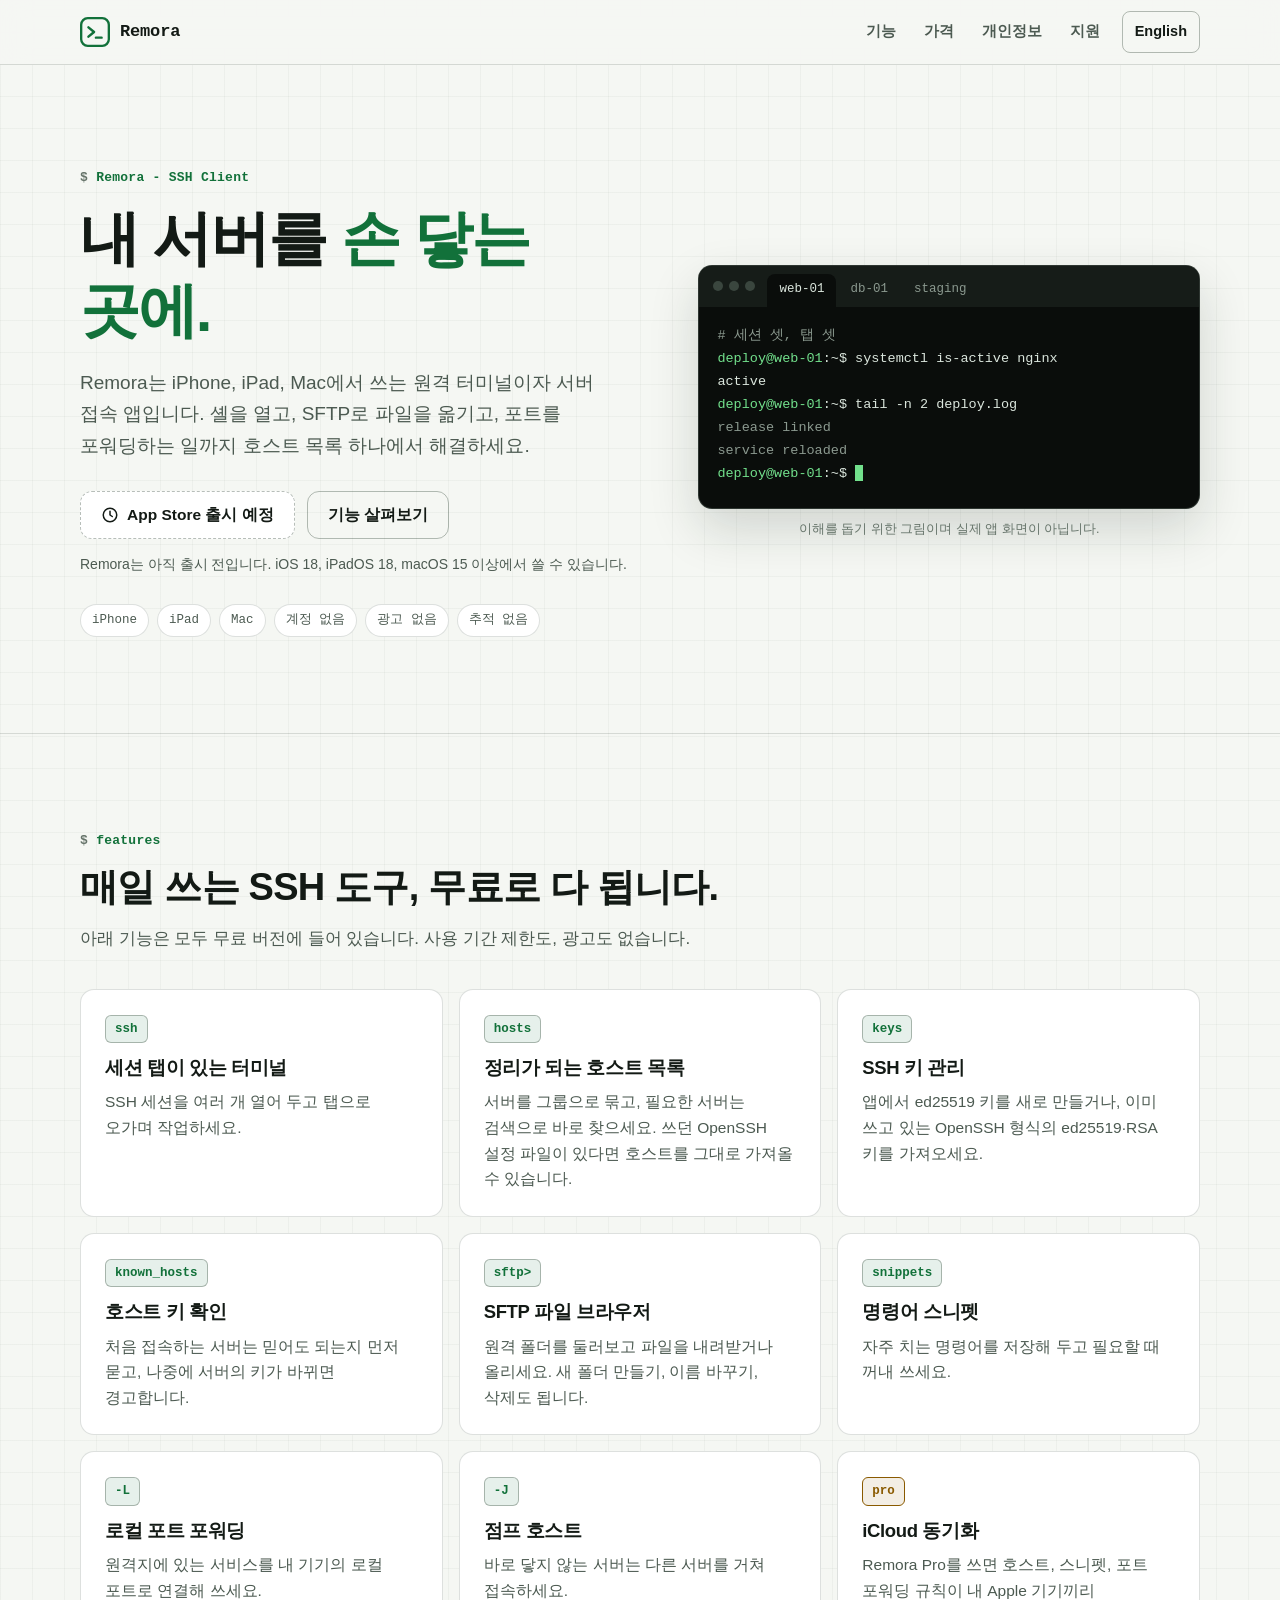
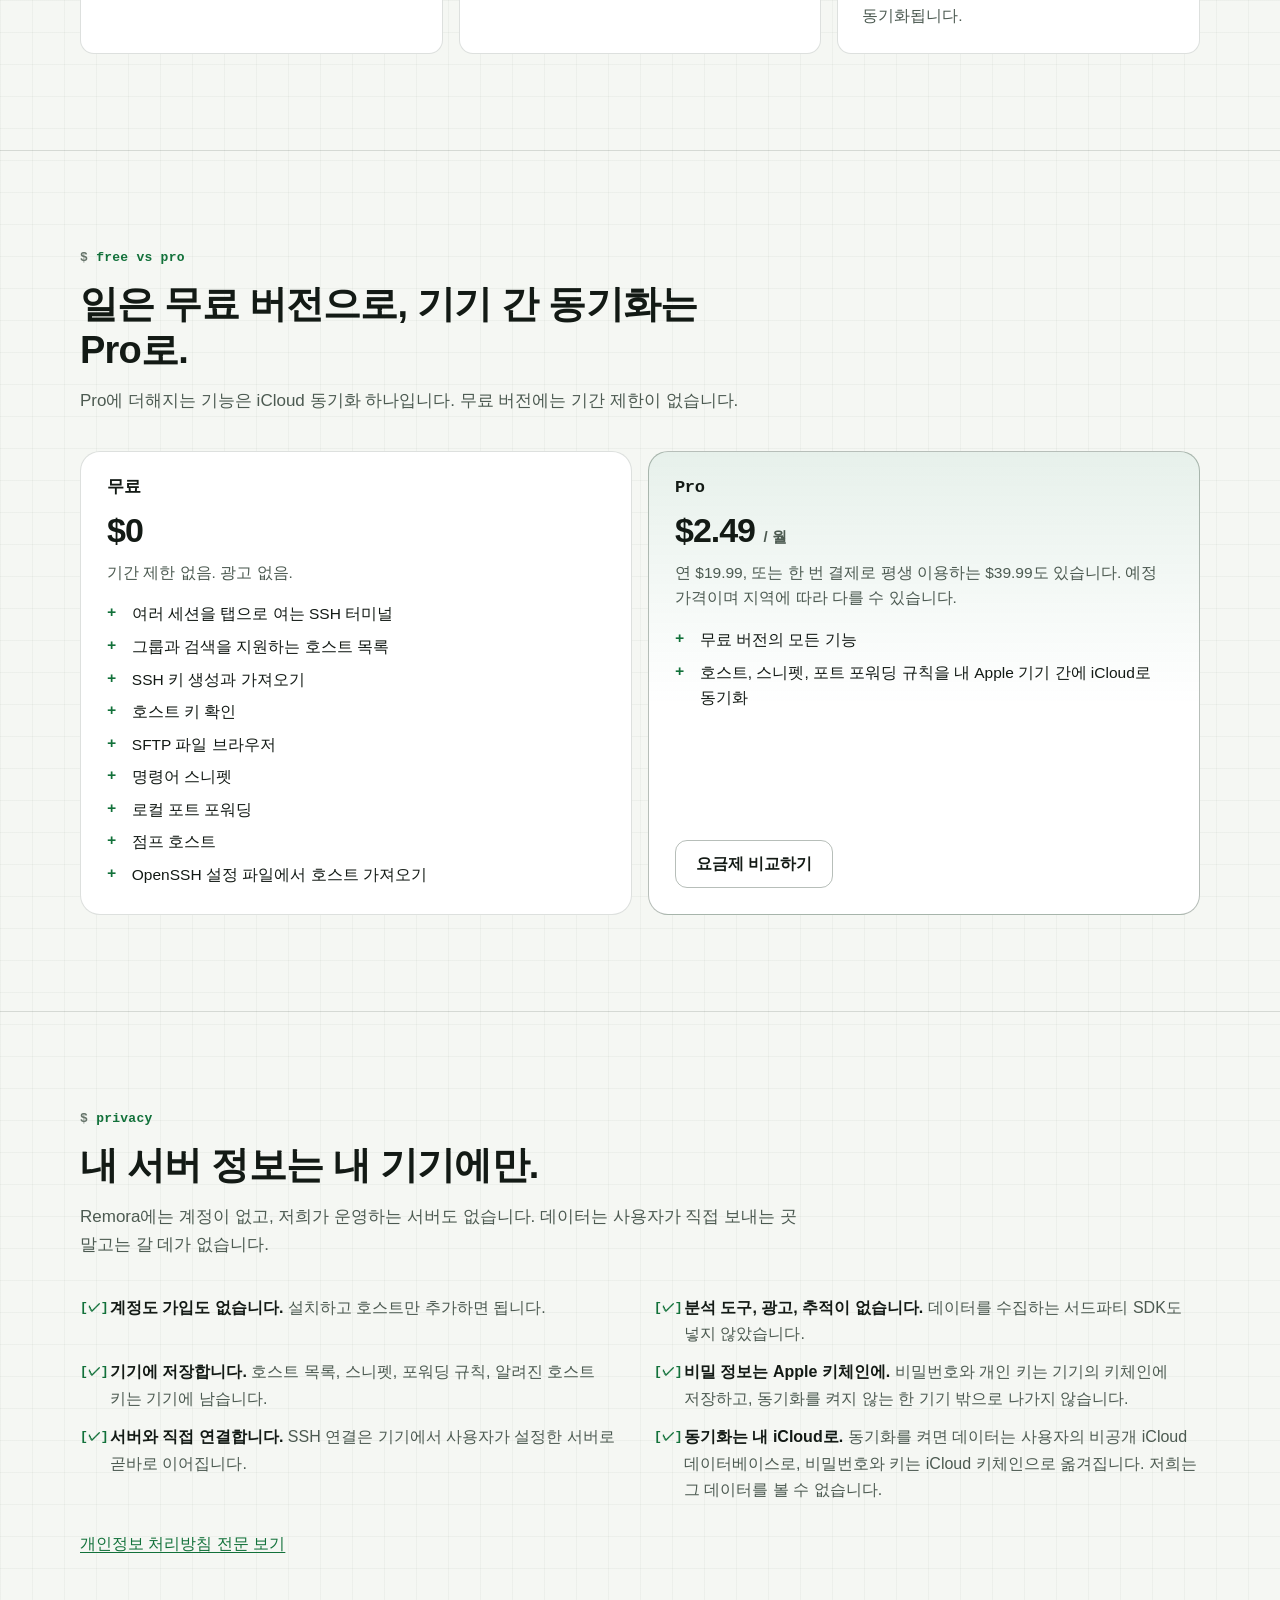
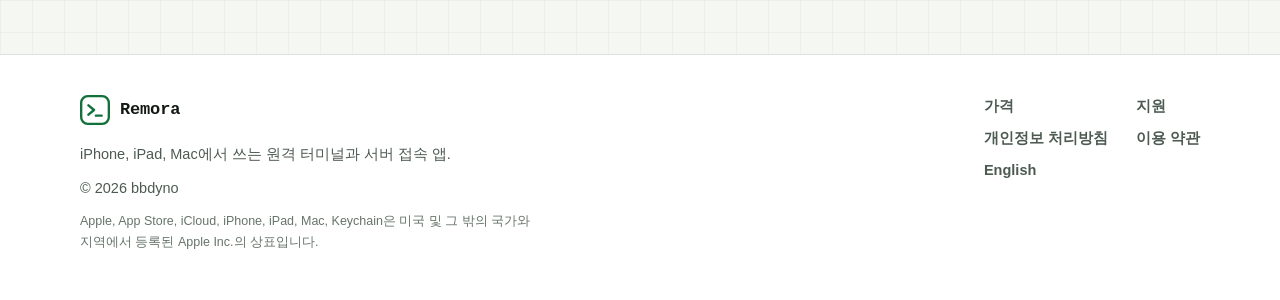
==== ko/index.html @ ac2388bf "Add Remora marketing and legal site Static landing, pricing, privacy, terms and support pages in Eng" ====
<!DOCTYPE html>
<!--
  TODO: replace the placeholder App Store link (href="#", class "store-button") once the app is released
-->
<html lang="ko">
<head>
  <meta charset="utf-8">
  <meta name="viewport" content="width=device-width, initial-scale=1">
  <title>Remora - iPhone, iPad, Mac용 SSH 클라이언트</title>
  <meta name="description" content="Remora는 iPhone, iPad, Mac용 SSH 클라이언트입니다. 터미널 탭, SFTP, 키 관리, 포트 포워딩, 점프 호스트를 지원하며 계정도 추적도 없습니다. 출시 예정.">
  <meta name="theme-color" content="#0b0e0c" media="(prefers-color-scheme: dark)">
  <meta name="theme-color" content="#f5f7f3" media="(prefers-color-scheme: light)">
  <meta name="color-scheme" content="dark light">
  <meta property="og:type" content="website">
  <meta property="og:title" content="Remora - iPhone, iPad, Mac용 SSH 클라이언트">
  <meta property="og:description" content="Remora는 iPhone, iPad, Mac용 SSH 클라이언트입니다. 터미널 탭, SFTP, 키 관리, 포트 포워딩, 점프 호스트를 지원하며 계정도 추적도 없습니다. 출시 예정.">
  <link rel="alternate" hreflang="en" href="../">
  <link rel="icon" type="image/svg+xml" href="../assets/favicon.svg">
  <link rel="stylesheet" href="../assets/site.css">
</head>
<body>
  <a class="skip-link" href="#main">본문으로 건너뛰기</a>

  <header class="site-header">
    <div class="site-header-inner">
      <a class="brand" href="./" aria-label="Remora 홈">
        <svg class="brand-mark" width="30" height="30" viewBox="0 0 32 32" aria-hidden="true" focusable="false"><rect x="1.25" y="1.25" width="29.5" height="29.5" rx="7" fill="none" stroke="currentColor" stroke-width="2.5"/><path d="M9 11l6 5-6 5" fill="none" stroke="currentColor" stroke-width="2.6" stroke-linecap="round" stroke-linejoin="round"/><path d="M17 22h6" stroke="currentColor" stroke-width="2.6" stroke-linecap="round"/></svg>
        <span>Remora</span>
      </a>

      <nav class="nav" aria-label="주요 메뉴">
        <a href="#features">기능</a>
        <a href="pricing/">가격</a>
        <a href="privacy/">개인정보</a>
        <a href="support/">지원</a>
        <a class="language-link" href="../" lang="en" hreflang="en">English</a>
      </nav>

      <details class="mobile-nav">
        <summary aria-label="메뉴 열기"></summary>
        <nav class="mobile-nav-panel" aria-label="모바일 메뉴">
          <a href="./" aria-current="page">홈</a>
          <a href="#features">기능</a>
          <a href="pricing/">가격</a>
          <a href="privacy/">개인정보</a>
          <a href="support/">지원</a>
          <a href="terms/">이용 약관</a>
          <a href="../" lang="en" hreflang="en">English</a>
        </nav>
      </details>
    </div>
  </header>

  <main id="main">
    <section class="hero">
      <div class="container hero-grid">
        <div>
          <p class="eyebrow">Remora - SSH Client</p>
          <h1>내 서버를 <span class="accent">손 닿는 곳에.</span></h1>
          <p class="lede">Remora는 iPhone, iPad, Mac에서 쓰는 원격 터미널이자 서버 접속 앱입니다. 셸을 열고, SFTP로 파일을 옮기고, 포트를 포워딩하는 일까지 호스트 목록 하나에서 해결하세요.</p>
          <div class="actions">
            <a class="button store-button" href="#" aria-disabled="true" tabindex="-1"><svg width="18" height="18" viewBox="0 0 24 24" aria-hidden="true" focusable="false"><circle cx="12" cy="12" r="9" fill="none" stroke="currentColor" stroke-width="2"/><path d="M12 7v5l3 2" fill="none" stroke="currentColor" stroke-width="2" stroke-linecap="round" stroke-linejoin="round"/></svg>App Store 출시 예정</a>
            <a class="button ghost" href="#features">기능 살펴보기</a>
          </div>
          <p class="note">Remora는 아직 출시 전입니다. iOS 18, iPadOS 18, macOS 15 이상에서 쓸 수 있습니다.</p>
          <ul class="chips" aria-label="제품 특징">
            <li>iPhone</li>
            <li>iPad</li>
            <li>Mac</li>
            <li>계정 없음</li>
            <li>광고 없음</li>
            <li>추적 없음</li>
          </ul>
        </div>
        <figure class="terminal">
          <div class="terminal-window" aria-hidden="true">
            <div class="terminal-bar">
              <span class="terminal-dots"><i></i><i></i><i></i></span>
              <span class="terminal-tab is-active">web-01</span>
              <span class="terminal-tab">db-01</span>
              <span class="terminal-tab">staging</span>
            </div>
<pre class="terminal-body"><span class="d"># 세션 셋, 탭 셋</span>
<span class="p">deploy@web-01</span>:~$ systemctl is-active nginx
active
<span class="p">deploy@web-01</span>:~$ tail -n 2 deploy.log
<span class="d">release linked</span>
<span class="d">service reloaded</span>
<span class="p">deploy@web-01</span>:~$ <span class="cursor"></span></pre>
          </div>
          <figcaption>이해를 돕기 위한 그림이며 실제 앱 화면이 아닙니다.</figcaption>
        </figure>
      </div>
    </section>

    <section class="section" id="features" aria-labelledby="features-title">
      <div class="container">
        <div class="section-head">
          <p class="eyebrow">features</p>
          <h2 id="features-title">매일 쓰는 SSH 도구, 무료로 다 됩니다.</h2>
          <p>아래 기능은 모두 무료 버전에 들어 있습니다. 사용 기간 제한도, 광고도 없습니다.</p>
        </div>
        <ul class="grid">
          <li class="card">
            <span class="tag">ssh</span>
            <h3>세션 탭이 있는 터미널</h3>
            <p>SSH 세션을 여러 개 열어 두고 탭으로 오가며 작업하세요.</p>
          </li>
          <li class="card">
            <span class="tag">hosts</span>
            <h3>정리가 되는 호스트 목록</h3>
            <p>서버를 그룹으로 묶고, 필요한 서버는 검색으로 바로 찾으세요. 쓰던 OpenSSH 설정 파일이 있다면 호스트를 그대로 가져올 수 있습니다.</p>
          </li>
          <li class="card">
            <span class="tag">keys</span>
            <h3>SSH 키 관리</h3>
            <p>앱에서 ed25519 키를 새로 만들거나, 이미 쓰고 있는 OpenSSH 형식의 ed25519·RSA 키를 가져오세요.</p>
          </li>
          <li class="card">
            <span class="tag">known_hosts</span>
            <h3>호스트 키 확인</h3>
            <p>처음 접속하는 서버는 믿어도 되는지 먼저 묻고, 나중에 서버의 키가 바뀌면 경고합니다.</p>
          </li>
          <li class="card">
            <span class="tag">sftp&gt;</span>
            <h3>SFTP 파일 브라우저</h3>
            <p>원격 폴더를 둘러보고 파일을 내려받거나 올리세요. 새 폴더 만들기, 이름 바꾸기, 삭제도 됩니다.</p>
          </li>
          <li class="card">
            <span class="tag">snippets</span>
            <h3>명령어 스니펫</h3>
            <p>자주 치는 명령어를 저장해 두고 필요할 때 꺼내 쓰세요.</p>
          </li>
          <li class="card">
            <span class="tag">-L</span>
            <h3>로컬 포트 포워딩</h3>
            <p>원격지에 있는 서비스를 내 기기의 로컬 포트로 연결해 쓰세요.</p>
          </li>
          <li class="card">
            <span class="tag">-J</span>
            <h3>점프 호스트</h3>
            <p>바로 닿지 않는 서버는 다른 서버를 거쳐 접속하세요.</p>
          </li>
          <li class="card">
            <span class="tag pro">pro</span>
            <h3>iCloud 동기화</h3>
            <p>Remora Pro를 쓰면 호스트, 스니펫, 포트 포워딩 규칙이 내 Apple 기기끼리 동기화됩니다.</p>
          </li>
        </ul>
      </div>
    </section>

    <section class="section" id="plans" aria-labelledby="plans-title">
      <div class="container">
        <div class="section-head">
          <p class="eyebrow">free vs pro</p>
          <h2 id="plans-title">일은 무료 버전으로, 기기 간 동기화는 Pro로.</h2>
          <p>Pro에 더해지는 기능은 iCloud 동기화 하나입니다. 무료 버전에는 기간 제한이 없습니다.</p>
        </div>
        <div class="plans">
          <article class="plan">
            <h3>무료</h3>
            <p class="price">$0</p>
            <p>기간 제한 없음. 광고 없음.</p>
            <ul>
              <li>여러 세션을 탭으로 여는 SSH 터미널</li>
              <li>그룹과 검색을 지원하는 호스트 목록</li>
              <li>SSH 키 생성과 가져오기</li>
              <li>호스트 키 확인</li>
              <li>SFTP 파일 브라우저</li>
              <li>명령어 스니펫</li>
              <li>로컬 포트 포워딩</li>
              <li>점프 호스트</li>
              <li>OpenSSH 설정 파일에서 호스트 가져오기</li>
            </ul>
          </article>
          <article class="plan is-pro">
            <h3>Pro</h3>
            <p class="price">$2.49 <small>/ 월</small></p>
            <p>연 $19.99, 또는 한 번 결제로 평생 이용하는 $39.99도 있습니다. 예정 가격이며 지역에 따라 다를 수 있습니다.</p>
            <ul>
              <li>무료 버전의 모든 기능</li>
              <li>호스트, 스니펫, 포트 포워딩 규칙을 내 Apple 기기 간에 iCloud로 동기화</li>
            </ul>
            <div class="actions">
              <a class="button ghost" href="pricing/">요금제 비교하기</a>
            </div>
          </article>
        </div>
      </div>
    </section>

    <section class="section" id="privacy" aria-labelledby="privacy-title">
      <div class="container">
        <div class="section-head">
          <p class="eyebrow">privacy</p>
          <h2 id="privacy-title">내 서버 정보는 내 기기에만.</h2>
          <p>Remora에는 계정이 없고, 저희가 운영하는 서버도 없습니다. 데이터는 사용자가 직접 보내는 곳 말고는 갈 데가 없습니다.</p>
        </div>
        <ul class="fact-list">
          <li><strong>계정도 가입도 없습니다.</strong> 설치하고 호스트만 추가하면 됩니다.</li>
          <li><strong>분석 도구, 광고, 추적이 없습니다.</strong> 데이터를 수집하는 서드파티 SDK도 넣지 않았습니다.</li>
          <li><strong>기기에 저장합니다.</strong> 호스트 목록, 스니펫, 포워딩 규칙, 알려진 호스트 키는 기기에 남습니다.</li>
          <li><strong>비밀 정보는 Apple 키체인에.</strong> 비밀번호와 개인 키는 기기의 키체인에 저장하고, 동기화를 켜지 않는 한 기기 밖으로 나가지 않습니다.</li>
          <li><strong>서버와 직접 연결합니다.</strong> SSH 연결은 기기에서 사용자가 설정한 서버로 곧바로 이어집니다.</li>
          <li><strong>동기화는 내 iCloud로.</strong> 동기화를 켜면 데이터는 사용자의 비공개 iCloud 데이터베이스로, 비밀번호와 키는 iCloud 키체인으로 옮겨집니다. 저희는 그 데이터를 볼 수 없습니다.</li>
        </ul>
        <p class="more-link"><a href="privacy/">개인정보 처리방침 전문 보기</a></p>
      </div>
    </section>
  </main>

  <footer class="site-footer">
    <div class="site-footer-inner">
      <div class="footer-brand">
        <a class="brand" href="./">
          <svg class="brand-mark" width="30" height="30" viewBox="0 0 32 32" aria-hidden="true" focusable="false"><rect x="1.25" y="1.25" width="29.5" height="29.5" rx="7" fill="none" stroke="currentColor" stroke-width="2.5"/><path d="M9 11l6 5-6 5" fill="none" stroke="currentColor" stroke-width="2.6" stroke-linecap="round" stroke-linejoin="round"/><path d="M17 22h6" stroke="currentColor" stroke-width="2.6" stroke-linecap="round"/></svg>
          <span>Remora</span>
        </a>
        <p>iPhone, iPad, Mac에서 쓰는 원격 터미널과 서버 접속 앱.</p>
        <p>&copy; 2026 bbdyno</p>
        <p class="footer-legal">Apple, App Store, iCloud, iPhone, iPad, Mac, Keychain은 미국 및 그 밖의 국가와 지역에서 등록된 Apple Inc.의 상표입니다.</p>
      </div>
      <nav class="footer-links" aria-label="하단 메뉴">
        <a href="pricing/">가격</a>
        <a href="support/">지원</a>
        <a href="privacy/">개인정보 처리방침</a>
        <a href="terms/">이용 약관</a>
        <a href="../" lang="en" hreflang="en">English</a>
      </nav>
    </div>
  </footer>
</body>
</html>
---- assets/site.css ----
/* Remora site stylesheet. Plain CSS, no build step, no web fonts. */

:root {
  color-scheme: dark;
  --bg: #0b0e0c;
  --bg-raised: #111613;
  --panel: #151b17;
  --panel-strong: #1c241f;
  --text: #e9f0ea;
  --muted: #a3b1a7;
  --subtle: #7f8d83;
  --border: rgba(190, 220, 198, 0.14);
  --border-strong: rgba(190, 220, 198, 0.28);
  --accent: #72e08c;
  --accent-strong: #8deda3;
  --accent-soft: rgba(114, 224, 140, 0.12);
  --on-accent: #062410;
  --warn: #f0c15c;
  --warn-soft: rgba(240, 193, 92, 0.12);
  --header-bg: rgba(11, 14, 12, 0.86);
  --shadow: 0 24px 70px rgba(0, 0, 0, 0.45);
  --grid-line: rgba(255, 255, 255, 0.022);

  /* The terminal illustration stays dark in both themes. */
  --term-bg: #0a0d0b;
  --term-bar: #161c18;
  --term-border: rgba(190, 220, 198, 0.2);
  --term-text: #dbe6dd;
  --term-dim: #8b998f;
  --term-green: #72e08c;
  --term-amber: #f0c15c;

  --radius-sm: 8px;
  --radius-md: 14px;
  --radius-lg: 20px;
  --content: 1120px;
  --sans: -apple-system, BlinkMacSystemFont, "SF Pro Text", "Apple SD Gothic Neo", "Segoe UI", "Malgun Gothic", "Noto Sans KR", sans-serif;
  --mono: ui-monospace, "SF Mono", SFMono-Regular, Menlo, Consolas, "Liberation Mono", monospace;
}

@media (prefers-color-scheme: light) {
  :root {
    color-scheme: light;
    --bg: #f5f7f3;
    --bg-raised: #ffffff;
    --panel: #ffffff;
    --panel-strong: #edf1ea;
    --text: #131a15;
    --muted: #4c5a51;
    --subtle: #66746a;
    --border: rgba(19, 40, 26, 0.14);
    --border-strong: rgba(19, 40, 26, 0.3);
    --accent: #12713a;
    --accent-strong: #0d5a2d;
    --accent-soft: rgba(18, 113, 58, 0.1);
    --on-accent: #ffffff;
    --warn: #8a5a00;
    --warn-soft: rgba(138, 90, 0, 0.1);
    --header-bg: rgba(245, 247, 243, 0.9);
    --shadow: 0 20px 50px rgba(19, 40, 26, 0.16);
    --grid-line: rgba(19, 40, 26, 0.035);
  }
}

*,
*::before,
*::after {
  box-sizing: border-box;
}

html {
  scroll-behavior: smooth;
  scroll-padding-top: 84px;
  -webkit-text-size-adjust: 100%;
}

@media (prefers-reduced-motion: reduce) {
  html {
    scroll-behavior: auto;
  }

  .cursor {
    animation: none !important;
  }
}

body {
  min-width: 320px;
  margin: 0;
  background-color: var(--bg);
  background-image:
    linear-gradient(var(--grid-line) 1px, transparent 1px),
    linear-gradient(90deg, var(--grid-line) 1px, transparent 1px);
  background-size: 32px 32px;
  color: var(--text);
  font-family: var(--sans);
  font-size: 16px;
  line-height: 1.65;
  -webkit-font-smoothing: antialiased;
  overflow-wrap: break-word;
}

:lang(ko) {
  word-break: keep-all;
}

a {
  color: var(--accent);
  text-underline-offset: 3px;
}

a:hover {
  color: var(--accent-strong);
}

:focus-visible {
  outline: 2px solid var(--accent);
  outline-offset: 3px;
  border-radius: 4px;
}

h1,
h2,
h3 {
  margin: 0;
  line-height: 1.2;
  letter-spacing: -0.02em;
}

p {
  margin: 0;
}

code,
kbd {
  font-family: var(--mono);
  font-size: 0.92em;
}

code {
  padding: 0.12em 0.4em;
  border: 1px solid var(--border);
  border-radius: 6px;
  background: var(--panel-strong);
}

.container {
  width: min(100% - 40px, var(--content));
  margin-inline: auto;
}

.skip-link {
  position: absolute;
  top: -60px;
  left: 12px;
  z-index: 100;
  padding: 10px 14px;
  border-radius: var(--radius-sm);
  background: var(--accent);
  color: var(--on-accent);
  font-weight: 700;
  text-decoration: none;
}

.skip-link:focus {
  top: 12px;
  color: var(--on-accent);
}

/* ---------- Header ---------- */

.site-header {
  position: sticky;
  top: 0;
  z-index: 50;
  border-bottom: 1px solid var(--border);
  background: var(--header-bg);
  -webkit-backdrop-filter: blur(14px);
  backdrop-filter: blur(14px);
}

.site-header-inner {
  display: flex;
  align-items: center;
  justify-content: space-between;
  gap: 16px;
  width: min(100% - 40px, var(--content));
  min-height: 64px;
  margin-inline: auto;
}

.brand {
  display: inline-flex;
  align-items: center;
  gap: 10px;
  color: var(--text);
  font-family: var(--mono);
  font-size: 17px;
  font-weight: 700;
  letter-spacing: -0.01em;
  text-decoration: none;
}

.brand:hover {
  color: var(--text);
}

.brand-mark {
  flex: none;
  width: 30px;
  height: 30px;
  color: var(--accent);
}

.nav {
  display: flex;
  align-items: center;
  gap: 4px;
}

.nav a {
  padding: 8px 12px;
  border-radius: var(--radius-sm);
  color: var(--muted);
  font-size: 14.5px;
  font-weight: 600;
  text-decoration: none;
}

.nav a:hover,
.nav a[aria-current="page"] {
  color: var(--text);
  background: var(--accent-soft);
}

.nav .language-link {
  margin-left: 6px;
  border: 1px solid var(--border-strong);
  color: var(--text);
}

.mobile-nav {
  display: none;
  position: relative;
}

.mobile-nav summary {
  display: grid;
  width: 42px;
  height: 42px;
  place-items: center;
  border: 1px solid var(--border-strong);
  border-radius: var(--radius-sm);
  background: var(--panel);
  color: var(--text);
  cursor: pointer;
  list-style: none;
}

.mobile-nav summary::-webkit-details-marker {
  display: none;
}

.mobile-nav summary::before {
  font-family: var(--mono);
  font-size: 18px;
  line-height: 1;
  content: "\2261";
}

.mobile-nav[open] summary::before {
  content: "\00d7";
}

.mobile-nav-panel {
  position: absolute;
  top: 50px;
  right: 0;
  display: grid;
  width: min(260px, calc(100vw - 40px));
  padding: 8px;
  border: 1px solid var(--border-strong);
  border-radius: var(--radius-md);
  background: var(--bg-raised);
  box-shadow: var(--shadow);
}

.mobile-nav-panel a {
  padding: 11px 12px;
  border-radius: var(--radius-sm);
  color: var(--text);
  font-size: 15px;
  font-weight: 600;
  text-decoration: none;
}

.mobile-nav-panel a:hover,
.mobile-nav-panel a[aria-current="page"] {
  background: var(--accent-soft);
}

@media (max-width: 760px) {
  .nav {
    display: none;
  }

  .mobile-nav {
    display: block;
  }
}

/* ---------- Shared pieces ---------- */

.eyebrow {
  margin-bottom: 14px;
  color: var(--accent);
  font-family: var(--mono);
  font-size: 13px;
  font-weight: 600;
  letter-spacing: 0.02em;
}

.eyebrow::before {
  content: "$ ";
  color: var(--subtle);
}

.button {
  display: inline-flex;
  align-items: center;
  justify-content: center;
  gap: 8px;
  min-height: 48px;
  padding: 12px 20px;
  border: 1px solid transparent;
  border-radius: 12px;
  font-size: 15.5px;
  font-weight: 700;
  line-height: 1.25;
  text-align: center;
  text-decoration: none;
}

.button.primary {
  background: var(--accent);
  color: var(--on-accent);
}

.button.primary:hover {
  background: var(--accent-strong);
  color: var(--on-accent);
}

.button.ghost {
  border-color: var(--border-strong);
  background: transparent;
  color: var(--text);
}

.button.ghost:hover {
  background: var(--accent-soft);
  color: var(--text);
}

/* Placeholder App Store button: the app is not released yet. */
.button.store-button {
  border: 1px dashed var(--border-strong);
  background: var(--panel);
  color: var(--text);
}

.button.store-button[aria-disabled="true"] {
  cursor: not-allowed;
  pointer-events: none;
}

.button svg {
  flex: none;
  width: 18px;
  height: 18px;
}

.note {
  color: var(--muted);
  font-size: 14px;
}

.section {
  padding: clamp(56px, 8vw, 96px) 0;
  border-top: 1px solid var(--border);
}

.section-head {
  max-width: 720px;
  margin-bottom: 36px;
}

.section-head h2 {
  font-size: clamp(26px, 4.2vw, 38px);
}

.section-head p:not(.eyebrow) {
  margin-top: 14px;
  color: var(--muted);
  font-size: 17px;
}

/* ---------- Hero ---------- */

.hero {
  padding: clamp(48px, 8vw, 104px) 0 clamp(56px, 8vw, 96px);
}

.hero-grid {
  display: grid;
  grid-template-columns: minmax(0, 1.05fr) minmax(0, 0.95fr);
  align-items: center;
  gap: clamp(32px, 5vw, 64px);
}

.hero h1 {
  font-size: clamp(34px, 6.2vw, 60px);
  letter-spacing: -0.035em;
}

.hero h1 .accent {
  color: var(--accent);
}

.lede {
  max-width: 34em;
  margin-top: 20px;
  color: var(--muted);
  font-size: clamp(17px, 2vw, 19px);
}

.actions {
  display: flex;
  flex-wrap: wrap;
  align-items: center;
  gap: 12px;
  margin-top: 30px;
}

.actions + .note {
  margin-top: 14px;
}

.chips {
  display: flex;
  flex-wrap: wrap;
  gap: 8px;
  margin: 28px 0 0;
  padding: 0;
  list-style: none;
}

.chips li {
  padding: 5px 11px;
  border: 1px solid var(--border);
  border-radius: 999px;
  background: var(--panel);
  color: var(--muted);
  font-family: var(--mono);
  font-size: 12.5px;
}

/* Terminal illustration (CSS only, not a screenshot) */

.terminal {
  margin: 0;
}

.terminal-window {
  overflow: hidden;
  border: 1px solid var(--term-border);
  border-radius: var(--radius-md);
  background: var(--term-bg);
  box-shadow: var(--shadow);
  color: var(--term-text);
  font-family: var(--mono);
  font-size: 13.5px;
  line-height: 1.7;
}

.terminal-bar {
  display: flex;
  align-items: stretch;
  gap: 2px;
  padding: 8px 8px 0;
  background: var(--term-bar);
  overflow: hidden;
}

.terminal-dots {
  display: inline-flex;
  align-items: center;
  gap: 6px;
  padding: 0 10px 8px 6px;
}

.terminal-dots i {
  width: 10px;
  height: 10px;
  border-radius: 50%;
  background: #3a463e;
}

.terminal-tab {
  padding: 5px 12px 7px;
  border-radius: 8px 8px 0 0;
  color: var(--term-dim);
  font-size: 12.5px;
  white-space: nowrap;
}

.terminal-tab.is-active {
  background: var(--term-bg);
  color: var(--term-text);
}

.terminal-body {
  margin: 0;
  padding: 18px 18px 22px;
  overflow-x: auto;
  font: inherit;
  white-space: pre;
}

.terminal-body .p {
  color: var(--term-green);
}

.terminal-body .d {
  color: var(--term-dim);
}

.terminal-body .w {
  color: var(--term-amber);
}

.cursor {
  display: inline-block;
  width: 0.6em;
  height: 1.15em;
  background: var(--term-green);
  vertical-align: text-bottom;
  animation: blink 1.2s steps(1) infinite;
}

@keyframes blink {
  50% {
    opacity: 0;
  }
}

.terminal figcaption {
  margin-top: 10px;
  color: var(--subtle);
  font-size: 12.5px;
  text-align: center;
}

@media (max-width: 900px) {
  .hero-grid {
    grid-template-columns: minmax(0, 1fr);
  }
}

@media (max-width: 420px) {
  .terminal-window {
    font-size: 12px;
  }

  .terminal-body {
    padding: 14px 14px 18px;
  }

  .actions .button {
    width: 100%;
  }
}

/* ---------- Cards ---------- */

.grid {
  display: grid;
  grid-template-columns: repeat(3, minmax(0, 1fr));
  gap: 16px;
  margin: 0;
  padding: 0;
  list-style: none;
}

.grid.two {
  grid-template-columns: repeat(2, minmax(0, 1fr));
}

.card {
  padding: 24px;
  border: 1px solid var(--border);
  border-radius: var(--radius-md);
  background: var(--panel);
}

.card h3 {
  font-size: 18.5px;
}

.card p {
  margin-top: 10px;
  color: var(--muted);
  font-size: 15.5px;
}

.card ul {
  margin: 12px 0 0;
  padding-left: 1.15em;
  color: var(--muted);
  font-size: 15.5px;
}

.card li + li {
  margin-top: 4px;
}

.tag {
  display: inline-block;
  margin-bottom: 14px;
  padding: 3px 9px;
  border: 1px solid var(--border-strong);
  border-radius: 6px;
  background: var(--accent-soft);
  color: var(--accent);
  font-family: var(--mono);
  font-size: 12.5px;
  font-weight: 600;
}

.tag.pro {
  border-color: var(--warn);
  background: var(--warn-soft);
  color: var(--warn);
}

@media (max-width: 900px) {
  .grid {
    grid-template-columns: repeat(2, minmax(0, 1fr));
  }
}

@media (max-width: 620px) {
  .grid,
  .grid.two {
    grid-template-columns: minmax(0, 1fr);
  }

  .card {
    padding: 20px;
  }
}

/* ---------- Plans & pricing ---------- */

.plans {
  display: grid;
  grid-template-columns: repeat(2, minmax(0, 1fr));
  gap: 16px;
}

.plans.three {
  grid-template-columns: repeat(3, minmax(0, 1fr));
}

.plan {
  display: flex;
  flex-direction: column;
  padding: 26px;
  border: 1px solid var(--border);
  border-radius: var(--radius-lg);
  background: var(--panel);
}

.plan.is-pro {
  border-color: var(--border-strong);
  background: linear-gradient(180deg, var(--accent-soft), transparent 55%), var(--panel);
}

.plan h3 {
  font-family: var(--mono);
  font-size: 17px;
}

.price {
  margin-top: 12px;
  font-size: 34px;
  font-weight: 800;
  letter-spacing: -0.03em;
  line-height: 1.15;
}

.price small {
  color: var(--muted);
  font-size: 15px;
  font-weight: 600;
  letter-spacing: 0;
}

.plan > p:not(.price) {
  margin-top: 10px;
  color: var(--muted);
  font-size: 15.5px;
}

.plan ul {
  margin: 16px 0 0;
  padding: 0;
  list-style: none;
  font-size: 15.5px;
}

.plan li {
  position: relative;
  padding-left: 1.6em;
}

.plan li + li {
  margin-top: 7px;
}

.plan li::before {
  position: absolute;
  left: 0;
  color: var(--accent);
  font-family: var(--mono);
  font-weight: 700;
  content: "+";
}

.plan .actions {
  margin-top: auto;
  padding-top: 22px;
}

@media (max-width: 860px) {
  .plans.three {
    grid-template-columns: minmax(0, 1fr);
  }
}

@media (max-width: 620px) {
  .plans {
    grid-template-columns: minmax(0, 1fr);
  }
}

.table-wrap {
  overflow-x: auto;
  border: 1px solid var(--border);
  border-radius: var(--radius-md);
  background: var(--panel);
}

.compare {
  width: 100%;
  border-collapse: collapse;
  font-size: 15.5px;
}

.compare caption {
  position: absolute;
  width: 1px;
  height: 1px;
  overflow: hidden;
  clip: rect(0 0 0 0);
  white-space: nowrap;
}

.compare th,
.compare td {
  padding: 13px 16px;
  border-bottom: 1px solid var(--border);
  text-align: left;
  vertical-align: top;
}

.compare tr:last-child th,
.compare tr:last-child td {
  border-bottom: 0;
}

.compare thead th {
  background: var(--panel-strong);
  font-family: var(--mono);
  font-size: 13.5px;
}

.compare tbody th {
  font-weight: 500;
}

.compare th:not(:first-child),
.compare td {
  width: 84px;
  text-align: center;
  white-space: nowrap;
}

.compare .yes {
  color: var(--accent);
  font-weight: 700;
}

.compare .no {
  color: var(--subtle);
}

@media (max-width: 420px) {
  .compare th,
  .compare td {
    padding: 11px 10px;
  }

  .compare th:not(:first-child),
  .compare td {
    width: 58px;
  }
}

/* ---------- Privacy summary ---------- */

.fact-list {
  display: grid;
  grid-template-columns: repeat(2, minmax(0, 1fr));
  gap: 12px 28px;
  margin: 0;
  padding: 0;
  list-style: none;
}

.fact-list li {
  position: relative;
  padding-left: 30px;
  color: var(--muted);
}

.fact-list li::before {
  position: absolute;
  top: 0;
  left: 0;
  color: var(--accent);
  font-family: var(--mono);
  font-weight: 700;
  content: "[\2713]";
  font-size: 13px;
  line-height: 2;
}

.fact-list strong {
  color: var(--text);
}

@media (max-width: 720px) {
  .fact-list {
    grid-template-columns: minmax(0, 1fr);
  }
}

.more-link {
  margin-top: 28px;
}

/* ---------- Document pages (pricing header, legal, support) ---------- */

.page-head {
  padding: clamp(40px, 7vw, 76px) 0 clamp(28px, 4vw, 40px);
}

.page-head h1 {
  font-size: clamp(30px, 5.4vw, 46px);
  letter-spacing: -0.03em;
}

.page-head .lede {
  max-width: 44em;
}

.page-head .meta {
  margin-top: 16px;
  color: var(--subtle);
  font-family: var(--mono);
  font-size: 13.5px;
}

.page-body {
  padding-bottom: clamp(56px, 8vw, 96px);
}

.page-body > .container > * + * {
  margin-top: 28px;
}

.doc {
  max-width: 760px;
}

.doc h2 {
  margin-top: 40px;
  padding-top: 28px;
  border-top: 1px solid var(--border);
  font-size: 22px;
}

.doc h2:first-child {
  margin-top: 0;
  padding-top: 0;
  border-top: 0;
}

.doc h3 {
  margin-top: 24px;
  font-size: 17.5px;
}

.doc p,
.doc ul,
.doc ol {
  margin-top: 12px;
  color: var(--muted);
}

.doc ul,
.doc ol {
  padding-left: 1.3em;
}

.doc li + li {
  margin-top: 6px;
}

.doc strong {
  color: var(--text);
}

.callout {
  padding: 18px 20px;
  border: 1px solid var(--border-strong);
  border-left: 3px solid var(--accent);
  border-radius: var(--radius-sm);
  background: var(--panel);
}

.doc .callout p:first-child,
.doc .callout ul:first-child {
  margin-top: 0;
}

/* ---------- Footer ---------- */

.site-footer {
  border-top: 1px solid var(--border);
  background: var(--bg-raised);
}

.site-footer-inner {
  display: flex;
  flex-wrap: wrap;
  justify-content: space-between;
  gap: 28px 48px;
  width: min(100% - 40px, var(--content));
  margin-inline: auto;
  padding: 40px 0 48px;
}

.footer-brand {
  max-width: 460px;
}

.footer-brand p {
  margin-top: 10px;
  color: var(--muted);
  font-size: 14.5px;
}

.footer-brand .footer-legal {
  color: var(--subtle);
  font-size: 12.5px;
}

.footer-links {
  display: grid;
  grid-template-columns: repeat(2, auto);
  align-content: start;
  gap: 8px 28px;
}

.footer-links a {
  color: var(--muted);
  font-size: 14.5px;
  font-weight: 600;
  text-decoration: none;
}

.footer-links a:hover {
  color: var(--text);
  text-decoration: underline;
}
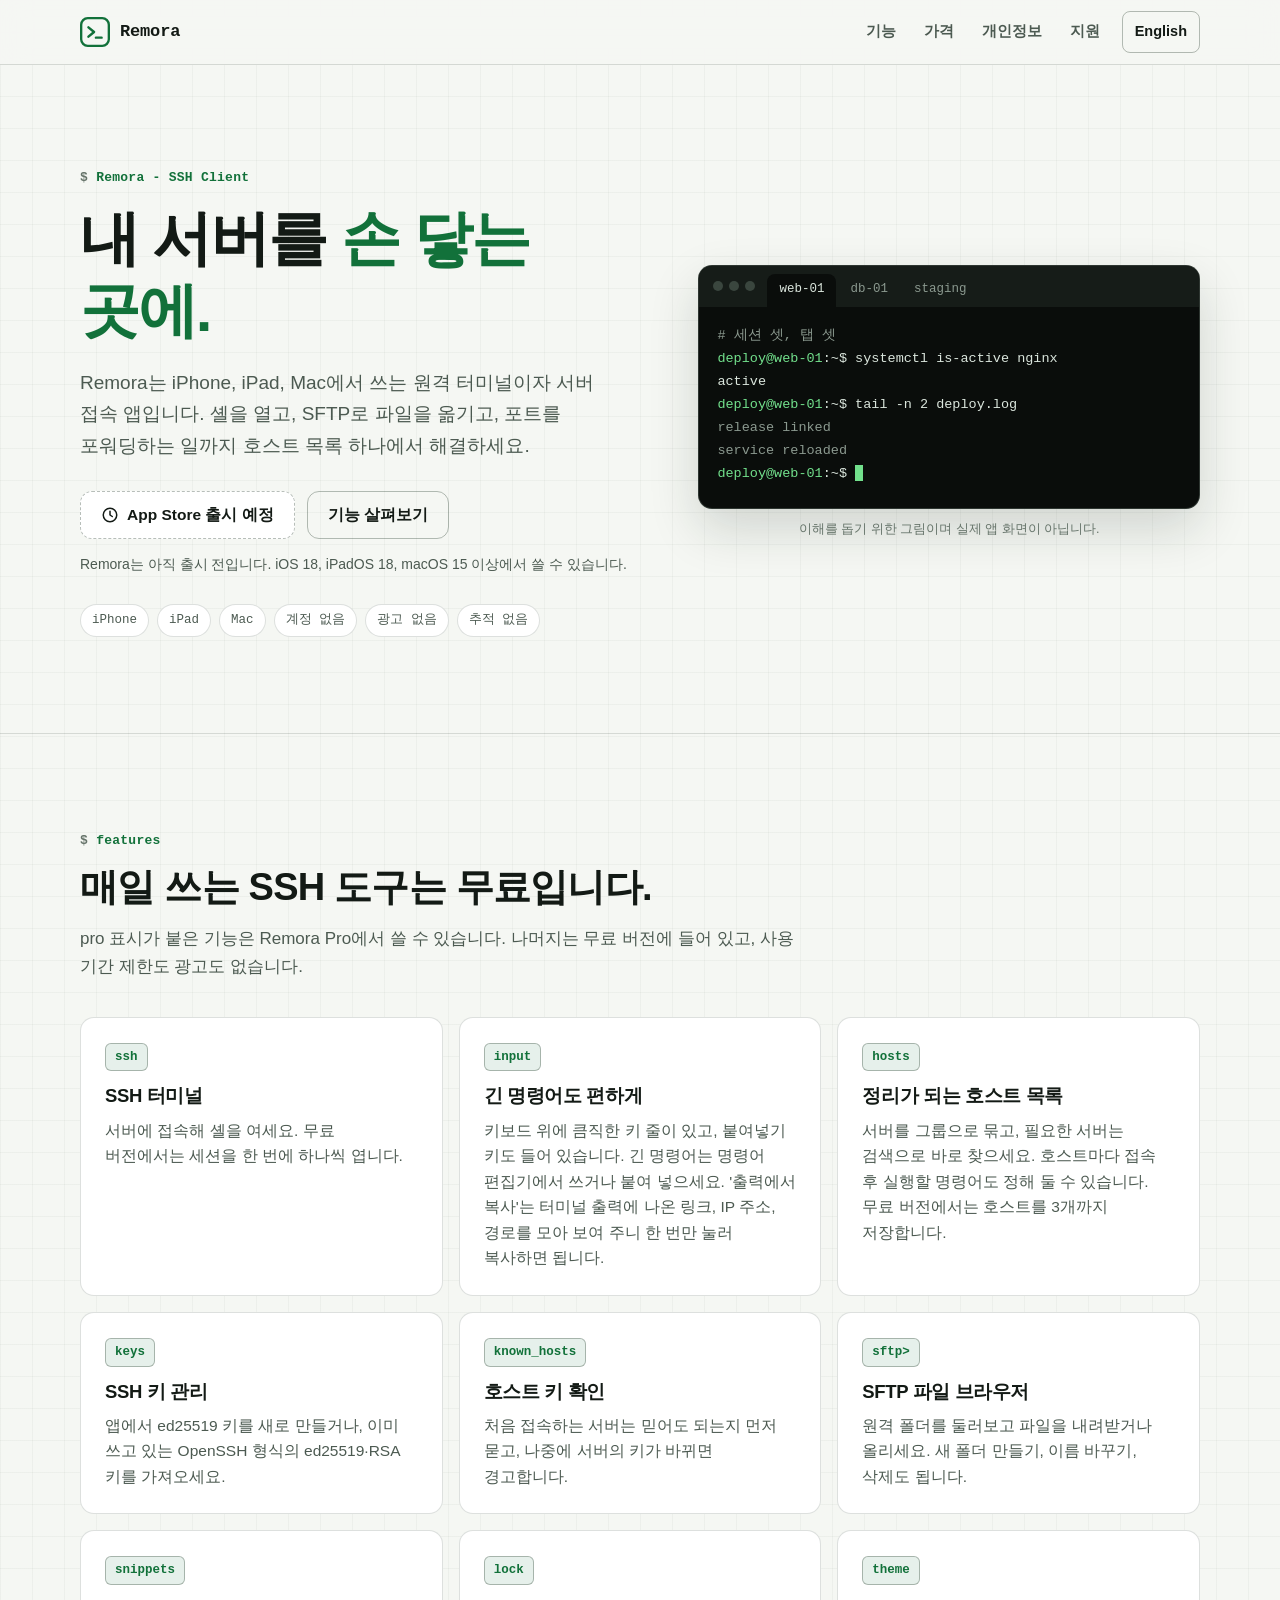
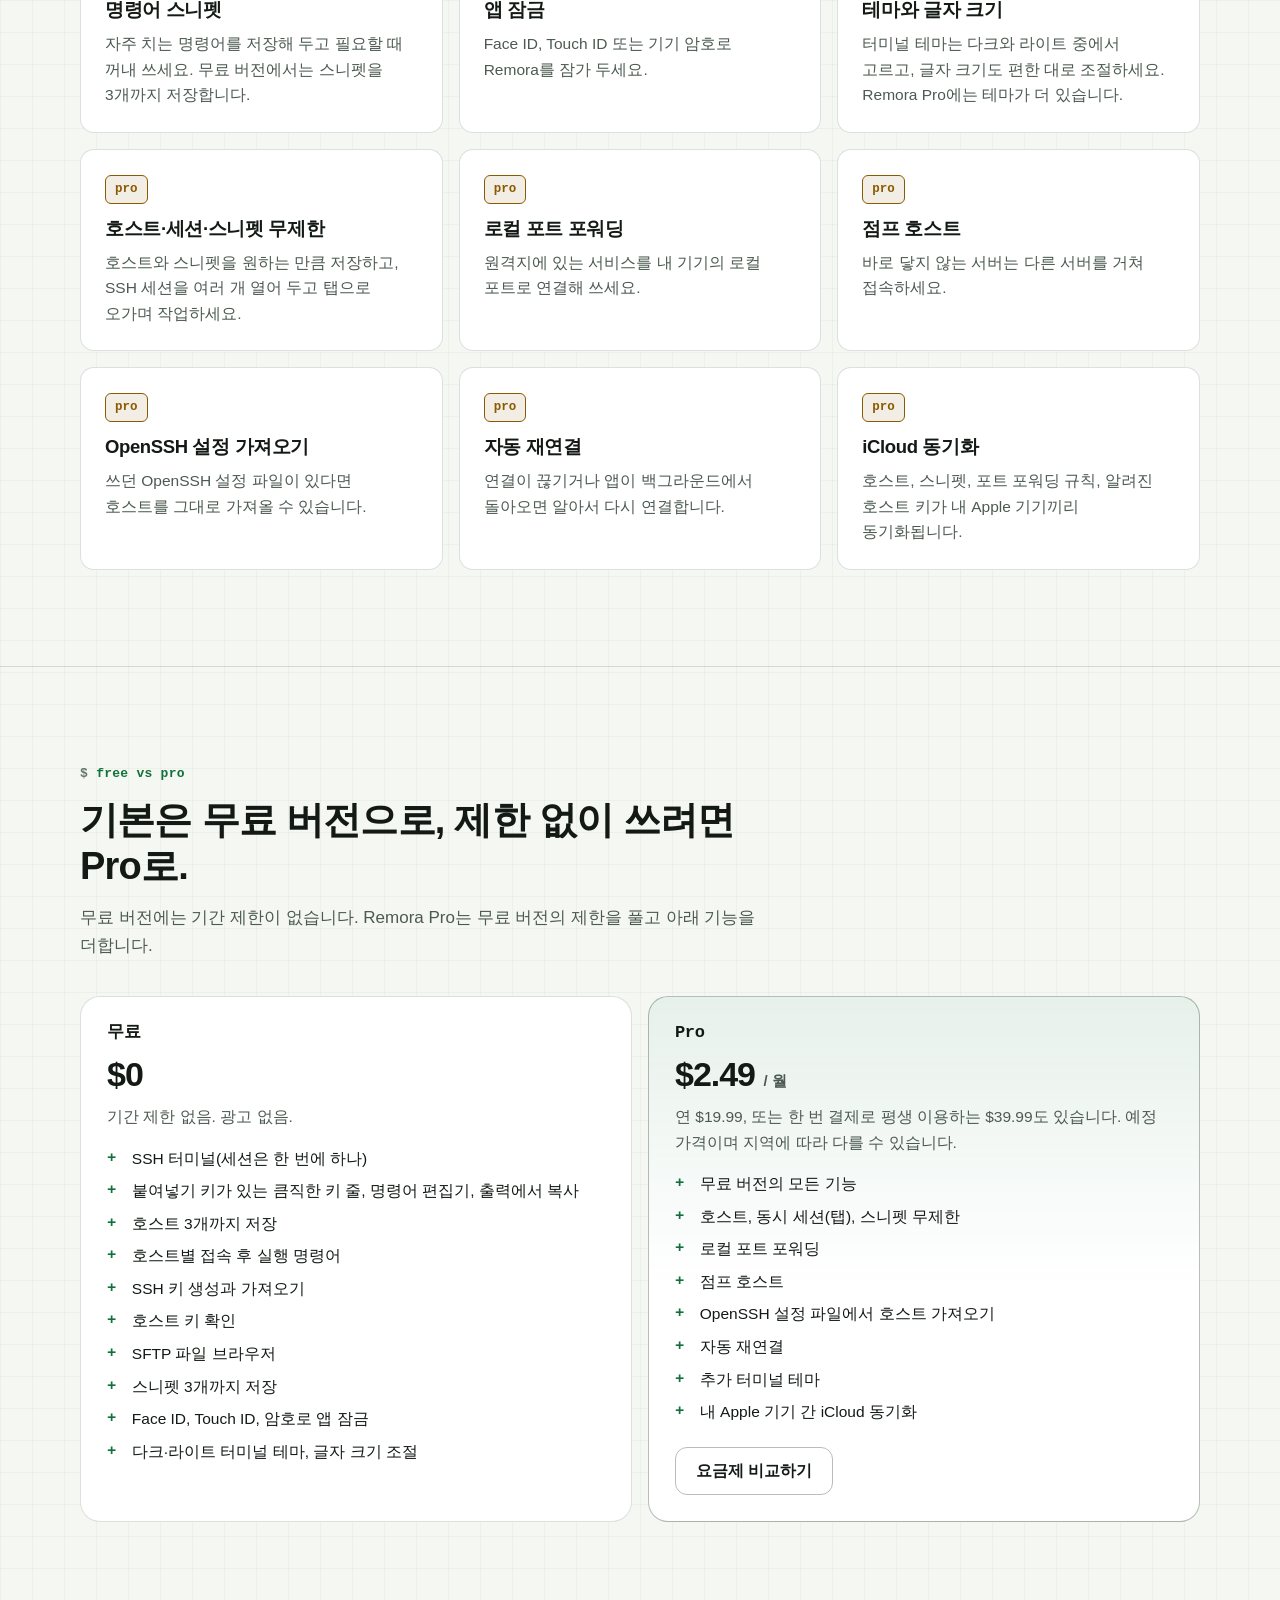
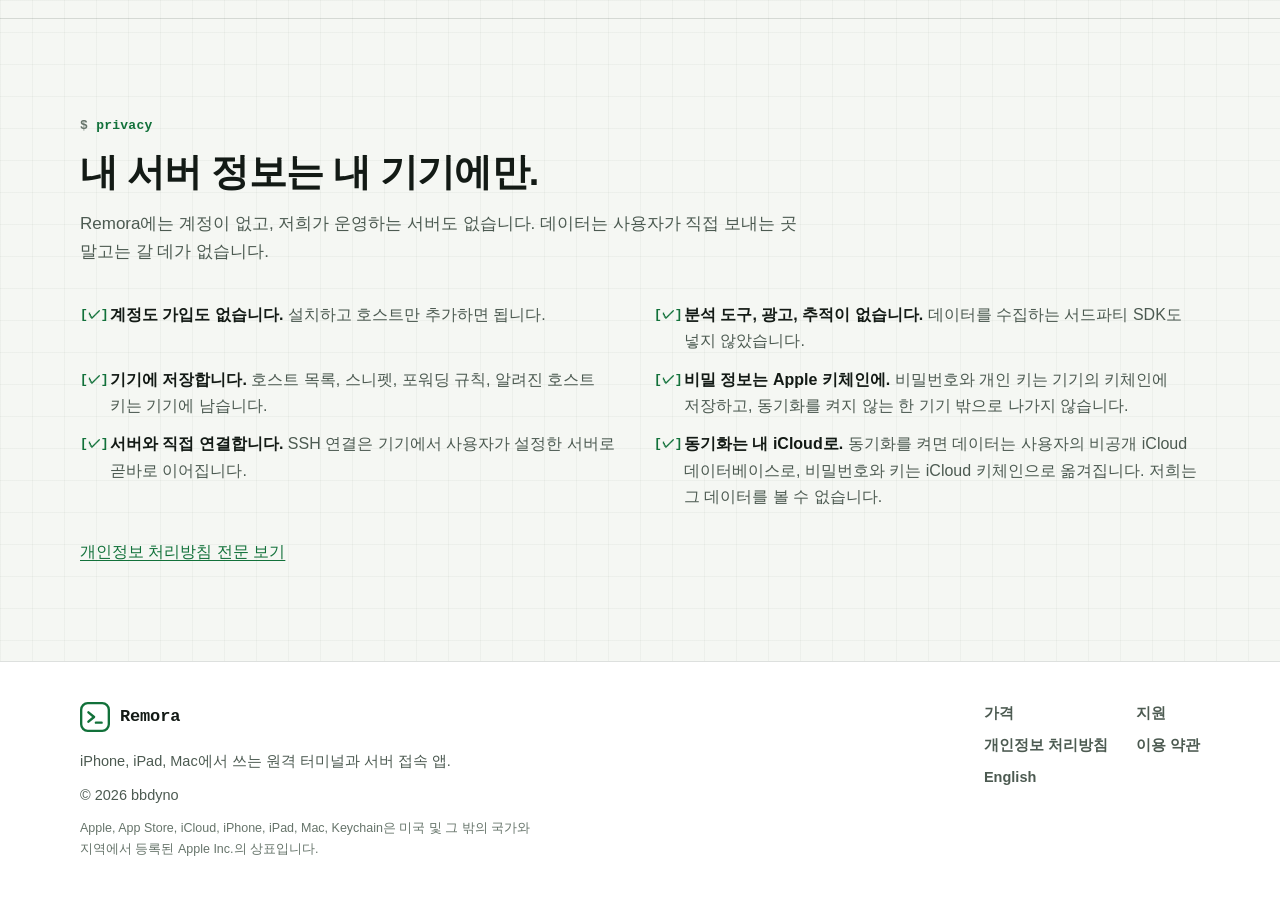
==== commit 6ab2c8ad: "Describe the new free and Pro split Free covers one session, three hosts and three snippets; Pro lif" ====
--- a/ko/index.html
+++ b/ko/index.html
@@ -7,13 +7,13 @@
   <meta charset="utf-8">
   <meta name="viewport" content="width=device-width, initial-scale=1">
   <title>Remora - iPhone, iPad, Mac용 SSH 클라이언트</title>
-  <meta name="description" content="Remora는 iPhone, iPad, Mac용 SSH 클라이언트입니다. 터미널 탭, SFTP, 키 관리, 포트 포워딩, 점프 호스트를 지원하며 계정도 추적도 없습니다. 출시 예정.">
+  <meta name="description" content="Remora는 iPhone, iPad, Mac용 SSH 클라이언트입니다. 터미널, SFTP, 키 관리는 무료이고, 세션 탭과 포트 포워딩, 점프 호스트는 Pro에서 쓸 수 있습니다. 계정도 추적도 없습니다. 출시 예정.">
   <meta name="theme-color" content="#0b0e0c" media="(prefers-color-scheme: dark)">
   <meta name="theme-color" content="#f5f7f3" media="(prefers-color-scheme: light)">
   <meta name="color-scheme" content="dark light">
   <meta property="og:type" content="website">
   <meta property="og:title" content="Remora - iPhone, iPad, Mac용 SSH 클라이언트">
-  <meta property="og:description" content="Remora는 iPhone, iPad, Mac용 SSH 클라이언트입니다. 터미널 탭, SFTP, 키 관리, 포트 포워딩, 점프 호스트를 지원하며 계정도 추적도 없습니다. 출시 예정.">
+  <meta property="og:description" content="Remora는 iPhone, iPad, Mac용 SSH 클라이언트입니다. 터미널, SFTP, 키 관리는 무료이고, 세션 탭과 포트 포워딩, 점프 호스트는 Pro에서 쓸 수 있습니다. 계정도 추적도 없습니다. 출시 예정.">
   <link rel="alternate" hreflang="en" href="../">
   <link rel="icon" type="image/svg+xml" href="../assets/favicon.svg">
   <link rel="stylesheet" href="../assets/site.css">
@@ -97,19 +97,24 @@
       <div class="container">
         <div class="section-head">
           <p class="eyebrow">features</p>
-          <h2 id="features-title">매일 쓰는 SSH 도구, 무료로 다 됩니다.</h2>
-          <p>아래 기능은 모두 무료 버전에 들어 있습니다. 사용 기간 제한도, 광고도 없습니다.</p>
+          <h2 id="features-title">매일 쓰는 SSH 도구는 무료입니다.</h2>
+          <p>pro 표시가 붙은 기능은 Remora Pro에서 쓸 수 있습니다. 나머지는 무료 버전에 들어 있고, 사용 기간 제한도 광고도 없습니다.</p>
         </div>
         <ul class="grid">
           <li class="card">
             <span class="tag">ssh</span>
-            <h3>세션 탭이 있는 터미널</h3>
-            <p>SSH 세션을 여러 개 열어 두고 탭으로 오가며 작업하세요.</p>
+            <h3>SSH 터미널</h3>
+            <p>서버에 접속해 셸을 여세요. 무료 버전에서는 세션을 한 번에 하나씩 엽니다.</p>
+          </li>
+          <li class="card">
+            <span class="tag">input</span>
+            <h3>긴 명령어도 편하게</h3>
+            <p>키보드 위에 큼직한 키 줄이 있고, 붙여넣기 키도 들어 있습니다. 긴 명령어는 명령어 편집기에서 쓰거나 붙여 넣으세요. '출력에서 복사'는 터미널 출력에 나온 링크, IP 주소, 경로를 모아 보여 주니 한 번만 눌러 복사하면 됩니다.</p>
           </li>
           <li class="card">
             <span class="tag">hosts</span>
             <h3>정리가 되는 호스트 목록</h3>
-            <p>서버를 그룹으로 묶고, 필요한 서버는 검색으로 바로 찾으세요. 쓰던 OpenSSH 설정 파일이 있다면 호스트를 그대로 가져올 수 있습니다.</p>
+            <p>서버를 그룹으로 묶고, 필요한 서버는 검색으로 바로 찾으세요. 호스트마다 접속 후 실행할 명령어도 정해 둘 수 있습니다. 무료 버전에서는 호스트를 3개까지 저장합니다.</p>
           </li>
           <li class="card">
             <span class="tag">keys</span>
@@ -129,22 +134,47 @@
           <li class="card">
             <span class="tag">snippets</span>
             <h3>명령어 스니펫</h3>
-            <p>자주 치는 명령어를 저장해 두고 필요할 때 꺼내 쓰세요.</p>
-          </li>
-          <li class="card">
-            <span class="tag">-L</span>
+            <p>자주 치는 명령어를 저장해 두고 필요할 때 꺼내 쓰세요. 무료 버전에서는 스니펫을 3개까지 저장합니다.</p>
+          </li>
+          <li class="card">
+            <span class="tag">lock</span>
+            <h3>앱 잠금</h3>
+            <p>Face ID, Touch ID 또는 기기 암호로 Remora를 잠가 두세요.</p>
+          </li>
+          <li class="card">
+            <span class="tag">theme</span>
+            <h3>테마와 글자 크기</h3>
+            <p>터미널 테마는 다크와 라이트 중에서 고르고, 글자 크기도 편한 대로 조절하세요. Remora Pro에는 테마가 더 있습니다.</p>
+          </li>
+          <li class="card">
+            <span class="tag pro">pro</span>
+            <h3>호스트·세션·스니펫 무제한</h3>
+            <p>호스트와 스니펫을 원하는 만큼 저장하고, SSH 세션을 여러 개 열어 두고 탭으로 오가며 작업하세요.</p>
+          </li>
+          <li class="card">
+            <span class="tag pro">pro</span>
             <h3>로컬 포트 포워딩</h3>
             <p>원격지에 있는 서비스를 내 기기의 로컬 포트로 연결해 쓰세요.</p>
           </li>
           <li class="card">
-            <span class="tag">-J</span>
+            <span class="tag pro">pro</span>
             <h3>점프 호스트</h3>
             <p>바로 닿지 않는 서버는 다른 서버를 거쳐 접속하세요.</p>
           </li>
           <li class="card">
             <span class="tag pro">pro</span>
+            <h3>OpenSSH 설정 가져오기</h3>
+            <p>쓰던 OpenSSH 설정 파일이 있다면 호스트를 그대로 가져올 수 있습니다.</p>
+          </li>
+          <li class="card">
+            <span class="tag pro">pro</span>
+            <h3>자동 재연결</h3>
+            <p>연결이 끊기거나 앱이 백그라운드에서 돌아오면 알아서 다시 연결합니다.</p>
+          </li>
+          <li class="card">
+            <span class="tag pro">pro</span>
             <h3>iCloud 동기화</h3>
-            <p>Remora Pro를 쓰면 호스트, 스니펫, 포트 포워딩 규칙이 내 Apple 기기끼리 동기화됩니다.</p>
+            <p>호스트, 스니펫, 포트 포워딩 규칙, 알려진 호스트 키가 내 Apple 기기끼리 동기화됩니다.</p>
           </li>
         </ul>
       </div>
@@ -154,8 +184,8 @@
       <div class="container">
         <div class="section-head">
           <p class="eyebrow">free vs pro</p>
-          <h2 id="plans-title">일은 무료 버전으로, 기기 간 동기화는 Pro로.</h2>
-          <p>Pro에 더해지는 기능은 iCloud 동기화 하나입니다. 무료 버전에는 기간 제한이 없습니다.</p>
+          <h2 id="plans-title">기본은 무료 버전으로, 제한 없이 쓰려면 Pro로.</h2>
+          <p>무료 버전에는 기간 제한이 없습니다. Remora Pro는 무료 버전의 제한을 풀고 아래 기능을 더합니다.</p>
         </div>
         <div class="plans">
           <article class="plan">
@@ -163,15 +193,16 @@
             <p class="price">$0</p>
             <p>기간 제한 없음. 광고 없음.</p>
             <ul>
-              <li>여러 세션을 탭으로 여는 SSH 터미널</li>
-              <li>그룹과 검색을 지원하는 호스트 목록</li>
+              <li>SSH 터미널(세션은 한 번에 하나)</li>
+              <li>붙여넣기 키가 있는 큼직한 키 줄, 명령어 편집기, 출력에서 복사</li>
+              <li>호스트 3개까지 저장</li>
+              <li>호스트별 접속 후 실행 명령어</li>
               <li>SSH 키 생성과 가져오기</li>
               <li>호스트 키 확인</li>
               <li>SFTP 파일 브라우저</li>
-              <li>명령어 스니펫</li>
-              <li>로컬 포트 포워딩</li>
-              <li>점프 호스트</li>
-              <li>OpenSSH 설정 파일에서 호스트 가져오기</li>
+              <li>스니펫 3개까지 저장</li>
+              <li>Face ID, Touch ID, 암호로 앱 잠금</li>
+              <li>다크·라이트 터미널 테마, 글자 크기 조절</li>
             </ul>
           </article>
           <article class="plan is-pro">
@@ -180,7 +211,13 @@
             <p>연 $19.99, 또는 한 번 결제로 평생 이용하는 $39.99도 있습니다. 예정 가격이며 지역에 따라 다를 수 있습니다.</p>
             <ul>
               <li>무료 버전의 모든 기능</li>
-              <li>호스트, 스니펫, 포트 포워딩 규칙을 내 Apple 기기 간에 iCloud로 동기화</li>
+              <li>호스트, 동시 세션(탭), 스니펫 무제한</li>
+              <li>로컬 포트 포워딩</li>
+              <li>점프 호스트</li>
+              <li>OpenSSH 설정 파일에서 호스트 가져오기</li>
+              <li>자동 재연결</li>
+              <li>추가 터미널 테마</li>
+              <li>내 Apple 기기 간 iCloud 동기화</li>
             </ul>
             <div class="actions">
               <a class="button ghost" href="pricing/">요금제 비교하기</a>
